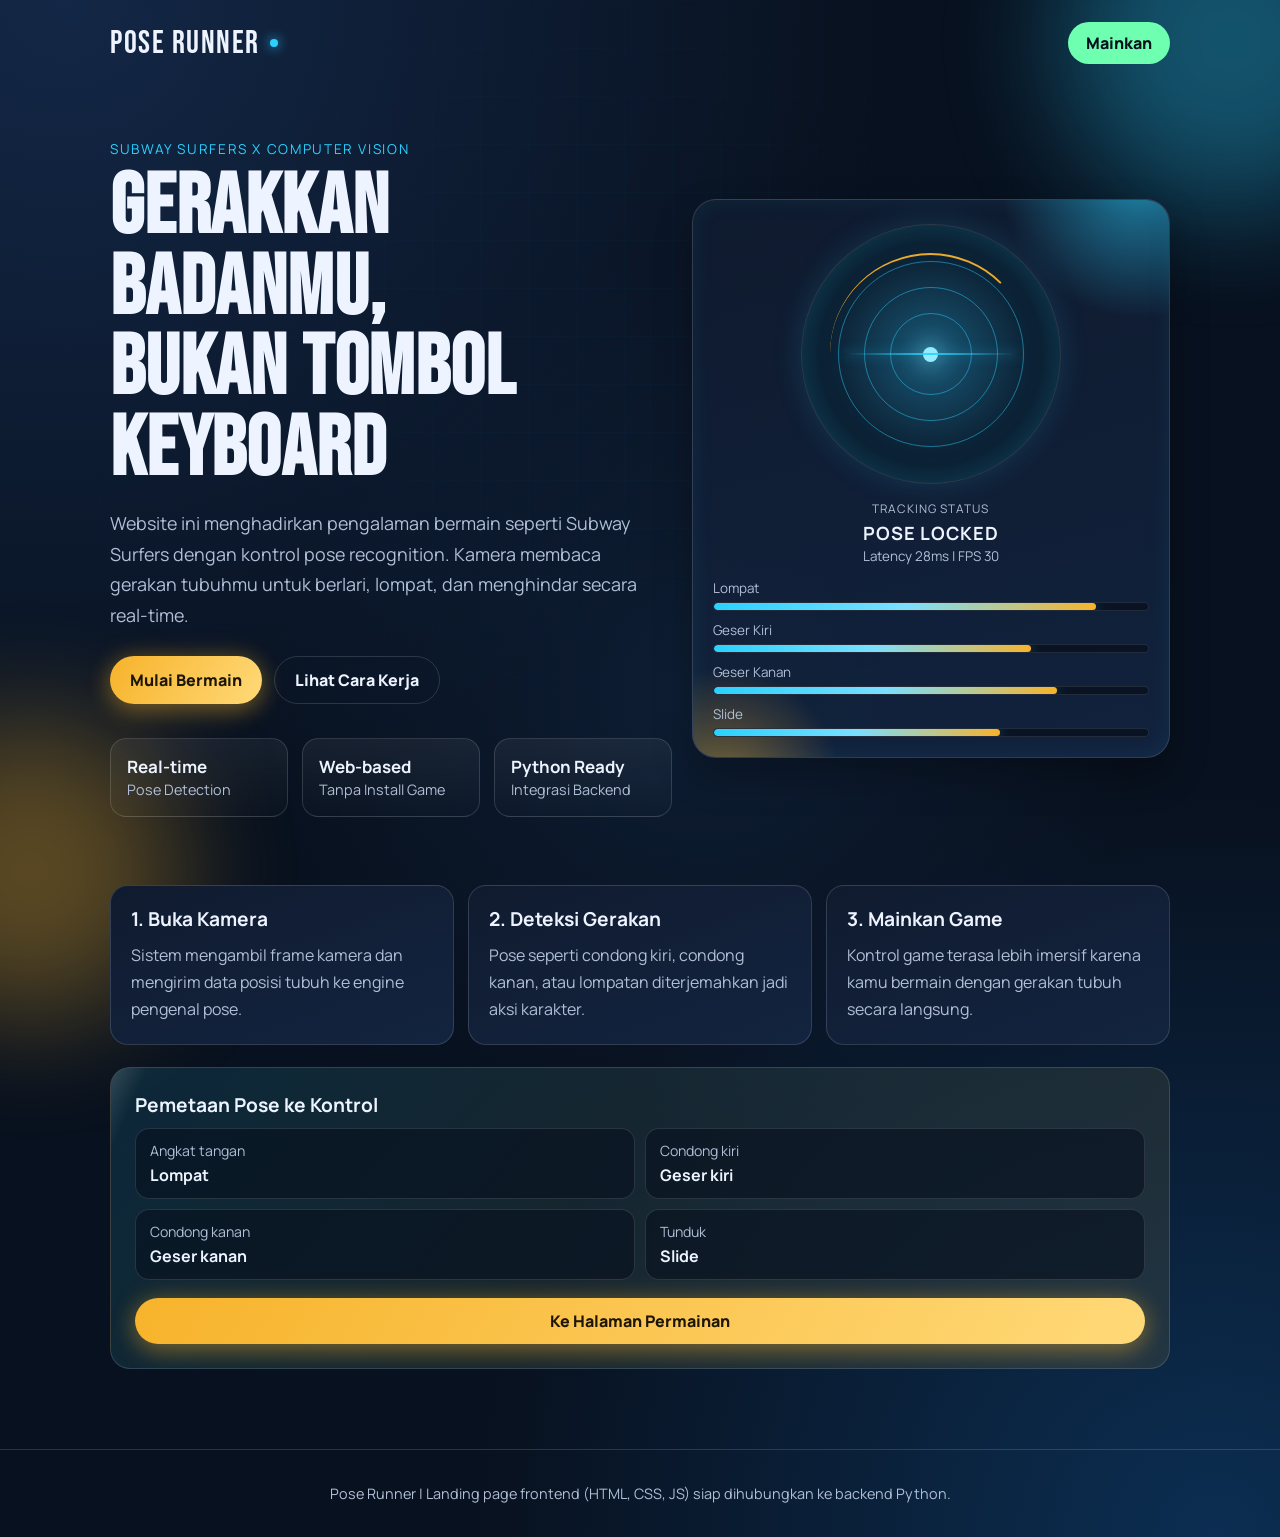
==== index.html @ c534e915 "Initial commit" ====
<!DOCTYPE html>
<html lang="id">
<head>
  <meta charset="UTF-8" />
  <meta name="viewport" content="width=device-width, initial-scale=1.0" />
  <title>Pose Runner - Subway Surfers dengan Pose Recognition</title>
  <meta name="description" content="Mainkan game gaya Subway Surfers langsung dari browser dengan kontrol pose recognition berbasis Python backend." />
  <link rel="preconnect" href="https://fonts.googleapis.com" />
  <link rel="preconnect" href="https://fonts.gstatic.com" crossorigin />
  <link href="https://fonts.googleapis.com/css2?family=Bebas+Neue&family=Manrope:wght@400;600;700;800&display=swap" rel="stylesheet" />
  <link rel="stylesheet" href="styles.css" />
</head>
<body>
  <div class="bg-grid"></div>
  <div class="bg-orb orb-a"></div>
  <div class="bg-orb orb-b"></div>
  <div class="cursor-glow" aria-hidden="true"></div>

  <header class="site-header">
    <a href="#" class="brand">POSE RUNNER</a>
    <a href="game.html" class="header-cta">Mainkan</a>
  </header>

  <main>
    <section class="hero">
      <div class="hero-grid">
        <div class="hero-copy reveal">
          <p class="eyebrow">Subway Surfers x Computer Vision</p>
          <h1>Gerakkan badanmu,<br />bukan tombol keyboard</h1>
          <p class="lead">
            Website ini menghadirkan pengalaman bermain seperti Subway Surfers dengan kontrol pose recognition.
            Kamera membaca gerakan tubuhmu untuk berlari, lompat, dan menghindar secara real-time.
          </p>
          <div class="hero-actions">
            <a href="game.html" class="btn btn-primary">Mulai Bermain</a>
            <a href="#cara-kerja" class="btn btn-outline">Lihat Cara Kerja</a>
          </div>
          <ul class="stats">
            <li><strong>Real-time</strong><span>Pose Detection</span></li>
            <li><strong>Web-based</strong><span>Tanpa Install Game</span></li>
            <li><strong>Python Ready</strong><span>Integrasi Backend</span></li>
          </ul>
        </div>

        <aside class="hero-visual reveal" aria-label="Visualisasi sistem pose recognition">
          <div class="scanner">
            <span class="scan-ring ring-a"></span>
            <span class="scan-ring ring-b"></span>
            <span class="scan-ring ring-c"></span>
            <span class="scan-dot"></span>
          </div>
          <div class="scan-status">
            <p>Tracking Status</p>
            <strong>POSE LOCKED</strong>
            <small>Latency 28ms | FPS 30</small>
          </div>
          <div class="meters">
            <div class="meter-row">
              <span>Lompat</span>
              <div class="meter-track"><b class="meter-fill" data-level="88"></b></div>
            </div>
            <div class="meter-row">
              <span>Geser Kiri</span>
              <div class="meter-track"><b class="meter-fill" data-level="73"></b></div>
            </div>
            <div class="meter-row">
              <span>Geser Kanan</span>
              <div class="meter-track"><b class="meter-fill" data-level="79"></b></div>
            </div>
            <div class="meter-row">
              <span>Slide</span>
              <div class="meter-track"><b class="meter-fill" data-level="66"></b></div>
            </div>
          </div>
        </aside>
      </div>
    </section>

    <section id="cara-kerja" class="features">
      <article class="card reveal">
        <h2>1. Buka Kamera</h2>
        <p>Sistem mengambil frame kamera dan mengirim data posisi tubuh ke engine pengenal pose.</p>
      </article>
      <article class="card reveal">
        <h2>2. Deteksi Gerakan</h2>
        <p>Pose seperti condong kiri, condong kanan, atau lompatan diterjemahkan jadi aksi karakter.</p>
      </article>
      <article class="card reveal">
        <h2>3. Mainkan Game</h2>
        <p>Kontrol game terasa lebih imersif karena kamu bermain dengan gerakan tubuh secara langsung.</p>
      </article>
    </section>

    <section class="pose-map reveal">
      <h2>Pemetaan Pose ke Kontrol</h2>
      <div class="pose-grid">
        <div class="pose-item"><span>Angkat tangan</span><b>Lompat</b></div>
        <div class="pose-item"><span>Condong kiri</span><b>Geser kiri</b></div>
        <div class="pose-item"><span>Condong kanan</span><b>Geser kanan</b></div>
        <div class="pose-item"><span>Tunduk</span><b>Slide</b></div>
      </div>
      <a href="game.html" class="btn btn-primary wide">Ke Halaman Permainan</a>
    </section>
  </main>

  <footer class="site-footer">
    <p>Pose Runner | Landing page frontend (HTML, CSS, JS) siap dihubungkan ke backend Python.</p>
  </footer>

  <script src="script.js"></script>
</body>
</html>
---- styles.css ----
:root {
  --bg: #08111f;
  --panel: #101b2f;
  --panel-2: #132440;
  --text: #eef4ff;
  --muted: #b0bfd6;
  --accent: #f7b32b;
  --accent-2: #2ad1ff;
  --ok: #6fffb0;
  --line: rgba(255, 255, 255, 0.14);
  --glow-cyan: rgba(42, 209, 255, 0.55);
  --glow-gold: rgba(247, 179, 43, 0.45);
}

* {
  box-sizing: border-box;
}

html,
body {
  margin: 0;
  padding: 0;
}

body {
  font-family: "Manrope", sans-serif;
  background:
    radial-gradient(circle at 5% 0%, #132746 0%, transparent 42%),
    radial-gradient(circle at 95% 100%, #0c2e52 0%, transparent 38%),
    radial-gradient(circle at 55% 45%, rgba(26, 56, 95, 0.32) 0%, transparent 40%),
    var(--bg);
  color: var(--text);
  min-height: 100vh;
  overflow-x: hidden;
  animation: bgShift 16s ease-in-out infinite alternate;
}

.bg-grid {
  position: fixed;
  inset: 0;
  pointer-events: none;
  z-index: 0;
  opacity: 0.25;
  background:
    linear-gradient(to right, rgba(42, 209, 255, 0.08) 1px, transparent 1px),
    linear-gradient(to bottom, rgba(42, 209, 255, 0.08) 1px, transparent 1px);
  background-size: 48px 48px;
  -webkit-mask-image: radial-gradient(circle at 50% 35%, #000 20%, transparent 78%);
  mask-image: radial-gradient(circle at 50% 35%, #000 20%, transparent 78%);
  animation: gridDrift 18s linear infinite;
}

.bg-orb {
  position: fixed;
  border-radius: 999px;
  filter: blur(60px);
  opacity: 0.34;
  pointer-events: none;
  z-index: 0;
  animation: orbFloat 10s ease-in-out infinite;
}

.orb-a {
  width: 340px;
  height: 340px;
  background: var(--accent-2);
  top: -130px;
  right: -120px;
  animation-delay: 0s;
}

.orb-b {
  width: 300px;
  height: 300px;
  background: var(--accent);
  bottom: -120px;
  left: -120px;
  animation-delay: -3s;
}

.cursor-glow {
  position: fixed;
  top: 0;
  left: 0;
  width: 220px;
  height: 220px;
  border-radius: 999px;
  pointer-events: none;
  z-index: 0;
  opacity: 0;
  transform: translate(-50%, -50%);
  background: radial-gradient(circle, rgba(42, 209, 255, 0.22) 0%, rgba(42, 209, 255, 0) 70%);
  filter: blur(12px);
  transition: opacity 0.25s ease;
}

.site-header,
main,
.site-footer {
  position: relative;
  z-index: 1;
}

.site-header {
  max-width: 1100px;
  margin: 0 auto;
  padding: 22px 20px;
  display: flex;
  align-items: center;
  justify-content: space-between;
  gap: 12px;
}

.brand {
  font-family: "Bebas Neue", sans-serif;
  letter-spacing: 1.5px;
  font-size: 2rem;
  text-decoration: none;
  color: var(--text);
  position: relative;
  display: inline-flex;
  align-items: center;
  gap: 10px;
}

.brand::after {
  content: "";
  width: 8px;
  height: 8px;
  border-radius: 50%;
  background: var(--accent-2);
  box-shadow: 0 0 12px var(--accent-2);
  animation: pulseDot 2.2s ease-in-out infinite;
}

.header-cta {
  text-decoration: none;
  color: var(--bg);
  background: var(--ok);
  font-weight: 800;
  padding: 10px 18px;
  border-radius: 999px;
  box-shadow: 0 0 0 rgba(111, 255, 176, 0.5);
  transition: transform 0.2s ease, box-shadow 0.2s ease;
}

.header-cta:hover {
  transform: translateY(-2px);
  box-shadow: 0 10px 22px rgba(111, 255, 176, 0.32);
}

main {
  max-width: 1100px;
  margin: 0 auto;
  padding: 10px 20px 80px;
}

.hero {
  padding: 44px 0 30px;
}

.hero-grid {
  display: grid;
  grid-template-columns: minmax(0, 1.08fr) minmax(280px, 0.92fr);
  gap: 20px;
  align-items: center;
}

.hero-copy {
  max-width: 760px;
}

.eyebrow {
  font-size: 0.85rem;
  text-transform: uppercase;
  letter-spacing: 0.12em;
  color: var(--accent-2);
  margin: 0 0 10px;
}

h1 {
  font-family: "Bebas Neue", sans-serif;
  font-size: clamp(2.4rem, 9vw, 5.3rem);
  line-height: 0.95;
  letter-spacing: 0.8px;
  margin: 0;
}

.lead {
  color: var(--muted);
  font-size: clamp(1rem, 2vw, 1.12rem);
  margin-top: 18px;
  line-height: 1.7;
}

.hero-actions {
  display: flex;
  gap: 12px;
  margin-top: 26px;
  flex-wrap: wrap;
}

.btn {
  text-decoration: none;
  display: inline-flex;
  align-items: center;
  justify-content: center;
  gap: 8px;
  font-weight: 800;
  border-radius: 999px;
  padding: 12px 20px;
  transition: transform 0.2s ease, box-shadow 0.2s ease;
  position: relative;
  isolation: isolate;
  overflow: hidden;
}

.btn:hover {
  transform: translateY(-2px);
}

.btn-primary {
  background: linear-gradient(120deg, var(--accent), #ffd978);
  color: #1d1605;
  box-shadow: 0 8px 24px rgba(247, 179, 43, 0.3), 0 0 26px rgba(247, 179, 43, 0.24);
}

.btn-primary::before {
  content: "";
  position: absolute;
  inset: 0;
  z-index: -1;
  background: linear-gradient(100deg, transparent 20%, rgba(255, 255, 255, 0.45) 50%, transparent 80%);
  transform: translateX(-120%);
}

.btn-primary:hover::before {
  animation: shine 0.85s ease;
}

.btn-outline {
  border: 1px solid var(--line);
  color: var(--text);
}

.stats {
  margin: 34px 0 0;
  padding: 0;
  list-style: none;
  display: grid;
  grid-template-columns: repeat(3, minmax(0, 1fr));
  gap: 14px;
}

.stats li {
  background: linear-gradient(180deg, rgba(255, 255, 255, 0.06), rgba(255, 255, 255, 0.01));
  border: 1px solid var(--line);
  border-radius: 16px;
  padding: 16px;
  transition: transform 0.25s ease, border-color 0.25s ease;
}

.stats li:hover {
  transform: translateY(-4px);
  border-color: rgba(42, 209, 255, 0.45);
}

.stats strong {
  display: block;
  font-size: 1.06rem;
}

.stats span {
  color: var(--muted);
  font-size: 0.9rem;
}

.hero-visual {
  position: relative;
  border-radius: 24px;
  border: 1px solid var(--line);
  background: linear-gradient(165deg, rgba(16, 27, 47, 0.93), rgba(19, 36, 64, 0.92));
  box-shadow:
    0 18px 38px rgba(0, 0, 0, 0.28),
    inset 0 0 22px rgba(42, 209, 255, 0.08);
  padding: 20px;
  overflow: hidden;
}

.hero-visual::before,
.hero-visual::after {
  content: "";
  position: absolute;
  border-radius: 50%;
  pointer-events: none;
}

.hero-visual::before {
  width: 280px;
  height: 280px;
  top: -160px;
  right: -110px;
  background: radial-gradient(circle, var(--glow-cyan), rgba(42, 209, 255, 0) 70%);
}

.hero-visual::after {
  width: 240px;
  height: 240px;
  bottom: -150px;
  left: -90px;
  background: radial-gradient(circle, var(--glow-gold), rgba(247, 179, 43, 0) 70%);
}

.scanner,
.scan-status,
.meters {
  position: relative;
  z-index: 1;
}

.scanner {
  width: min(260px, 84%);
  aspect-ratio: 1;
  margin: 4px auto 16px;
  border-radius: 50%;
  position: relative;
  display: grid;
  place-items: center;
  border: 1px solid rgba(255, 255, 255, 0.14);
  background: radial-gradient(circle at 50% 50%, rgba(42, 209, 255, 0.34), rgba(11, 28, 46, 0.95) 60%, rgba(8, 17, 31, 0.98));
  box-shadow:
    inset 0 0 36px rgba(42, 209, 255, 0.24),
    0 0 30px rgba(42, 209, 255, 0.15);
}

.scanner::before {
  content: "";
  position: absolute;
  inset: 11%;
  border-radius: 50%;
  border-top: 2px solid rgba(247, 179, 43, 0.95);
  border-right: 2px solid transparent;
  border-bottom: 2px solid transparent;
  animation: spin 4.2s linear infinite;
}

.scanner::after {
  content: "";
  position: absolute;
  left: 16%;
  right: 16%;
  height: 2px;
  border-radius: 999px;
  background: linear-gradient(90deg, rgba(42, 209, 255, 0), rgba(42, 209, 255, 0.9), rgba(42, 209, 255, 0));
  box-shadow: 0 0 12px rgba(42, 209, 255, 0.5);
  animation: sweep 2.8s ease-in-out infinite;
}

.scan-ring {
  position: absolute;
  border-radius: 50%;
  border: 1px solid rgba(42, 209, 255, 0.48);
  animation: pulseRing 3s ease-out infinite;
}

.ring-a {
  inset: 14%;
}

.ring-b {
  inset: 24%;
  animation-delay: 0.55s;
}

.ring-c {
  inset: 34%;
  animation-delay: 1.1s;
}

.scan-dot {
  width: 15px;
  height: 15px;
  border-radius: 50%;
  background: #9cefff;
  box-shadow: 0 0 24px rgba(156, 239, 255, 0.95);
  animation: pulseDot 1.6s ease-in-out infinite;
}

.scan-status {
  text-align: center;
  margin-bottom: 14px;
}

.scan-status p {
  margin: 0;
  color: var(--muted);
  text-transform: uppercase;
  letter-spacing: 0.09em;
  font-size: 0.74rem;
}

.scan-status strong {
  display: block;
  margin-top: 4px;
  font-size: 1.14rem;
  letter-spacing: 0.05em;
}

.scan-status small {
  display: block;
  margin-top: 2px;
  color: var(--muted);
  font-size: 0.84rem;
}

.meters {
  display: grid;
  gap: 10px;
}

.meter-row span {
  display: block;
  font-size: 0.84rem;
  color: var(--muted);
  margin-bottom: 5px;
}

.meter-track {
  height: 9px;
  border-radius: 999px;
  background: rgba(8, 17, 31, 0.8);
  border: 1px solid rgba(255, 255, 255, 0.1);
  overflow: hidden;
}

.meter-fill {
  display: block;
  width: 0;
  height: 100%;
  border-radius: inherit;
  background: linear-gradient(90deg, #2ad1ff, #7adfff, #f7b32b);
  box-shadow: 0 0 14px rgba(42, 209, 255, 0.42);
  transition: width 900ms cubic-bezier(0.16, 0.88, 0.33, 1);
}

.features {
  margin-top: 38px;
  display: grid;
  grid-template-columns: repeat(3, minmax(0, 1fr));
  gap: 14px;
}

.card {
  background: linear-gradient(160deg, var(--panel), var(--panel-2));
  border-radius: 18px;
  border: 1px solid var(--line);
  padding: 20px;
  transition: transform 0.25s ease, box-shadow 0.25s ease, border-color 0.25s ease;
}

.card:hover {
  transform: translateY(-6px);
  border-color: rgba(42, 209, 255, 0.44);
  box-shadow: 0 14px 34px rgba(42, 209, 255, 0.16);
}

.card h2,
.pose-map h2 {
  margin-top: 0;
  margin-bottom: 10px;
  font-size: 1.2rem;
}

.card p {
  margin: 0;
  line-height: 1.7;
  color: var(--muted);
}

.pose-map {
  margin-top: 22px;
  position: relative;
  overflow: hidden;
  background: linear-gradient(130deg, rgba(42, 209, 255, 0.12), rgba(247, 179, 43, 0.1));
  border: 1px solid var(--line);
  border-radius: 20px;
  padding: 24px;
}

.pose-map::before {
  content: "";
  position: absolute;
  top: 0;
  bottom: 0;
  width: 120px;
  left: -150px;
  background: linear-gradient(90deg, transparent, rgba(255, 255, 255, 0.24), transparent);
  transform: skewX(-24deg);
  animation: passLight 6s linear infinite;
}

.pose-grid {
  display: grid;
  grid-template-columns: repeat(2, minmax(0, 1fr));
  gap: 10px;
  margin-bottom: 18px;
}

.pose-item {
  background: rgba(8, 17, 31, 0.65);
  border: 1px solid rgba(255, 255, 255, 0.12);
  border-radius: 14px;
  padding: 12px 14px;
  transition: transform 0.25s ease, border-color 0.25s ease, box-shadow 0.25s ease;
}

.pose-item:hover {
  transform: translateY(-3px);
  border-color: rgba(247, 179, 43, 0.48);
  box-shadow: 0 10px 22px rgba(247, 179, 43, 0.16);
}

.pose-item span {
  display: block;
  color: var(--muted);
  font-size: 0.88rem;
  margin-bottom: 4px;
}

.pose-item b {
  color: var(--text);
}

.wide {
  width: 100%;
}

.site-footer {
  border-top: 1px solid var(--line);
  color: var(--muted);
  text-align: center;
  padding: 20px;
  font-size: 0.9rem;
}

.reveal {
  opacity: 0;
  transform: translateY(18px);
  transition: opacity 0.6s ease, transform 0.6s ease;
  transition-delay: var(--reveal-delay, 0ms);
}

.reveal.show {
  opacity: 1;
  transform: translateY(0);
}

@media (max-width: 900px) {
  .hero-grid {
    grid-template-columns: 1fr;
  }

  .hero-visual {
    max-width: 560px;
  }

  .features {
    grid-template-columns: 1fr;
  }

  .stats {
    grid-template-columns: repeat(2, minmax(0, 1fr));
  }
}

@media (max-width: 640px) {
  .site-header {
    padding-top: 18px;
    padding-bottom: 16px;
  }

  .header-cta {
    font-size: 0.88rem;
    padding: 9px 14px;
  }

  .hero {
    padding-top: 30px;
  }

  .hero-visual {
    padding: 16px;
  }

  .stats {
    grid-template-columns: 1fr;
  }

  .pose-grid {
    grid-template-columns: 1fr;
  }
}

@media (prefers-reduced-motion: reduce) {
  *,
  *::before,
  *::after {
    animation-duration: 0.01ms !important;
    animation-iteration-count: 1 !important;
    transition-duration: 0.01ms !important;
    scroll-behavior: auto !important;
  }

  .cursor-glow {
    display: none;
  }
}

@keyframes gridDrift {
  from {
    transform: translateY(0);
  }

  to {
    transform: translateY(48px);
  }
}

@keyframes orbFloat {
  0%,
  100% {
    transform: translate3d(0, 0, 0);
  }

  50% {
    transform: translate3d(0, 20px, 0);
  }
}

@keyframes bgShift {
  0% {
    background-position: 0 0, 100% 100%, 50% 50%, 0 0;
  }

  100% {
    background-position: 10% -4%, 90% 108%, 56% 42%, 0 0;
  }
}

@keyframes spin {
  to {
    transform: rotate(360deg);
  }
}

@keyframes sweep {
  0%,
  100% {
    top: 17%;
    opacity: 0.65;
  }

  50% {
    top: 83%;
    opacity: 1;
  }
}

@keyframes pulseRing {
  0% {
    opacity: 0.92;
    transform: scale(0.98);
  }

  70% {
    opacity: 0.15;
    transform: scale(1.08);
  }

  100% {
    opacity: 0;
    transform: scale(1.12);
  }
}

@keyframes pulseDot {
  0%,
  100% {
    transform: scale(1);
  }

  50% {
    transform: scale(1.22);
  }
}

@keyframes shine {
  to {
    transform: translateX(120%);
  }
}

@keyframes passLight {
  to {
    left: 130%;
  }
}
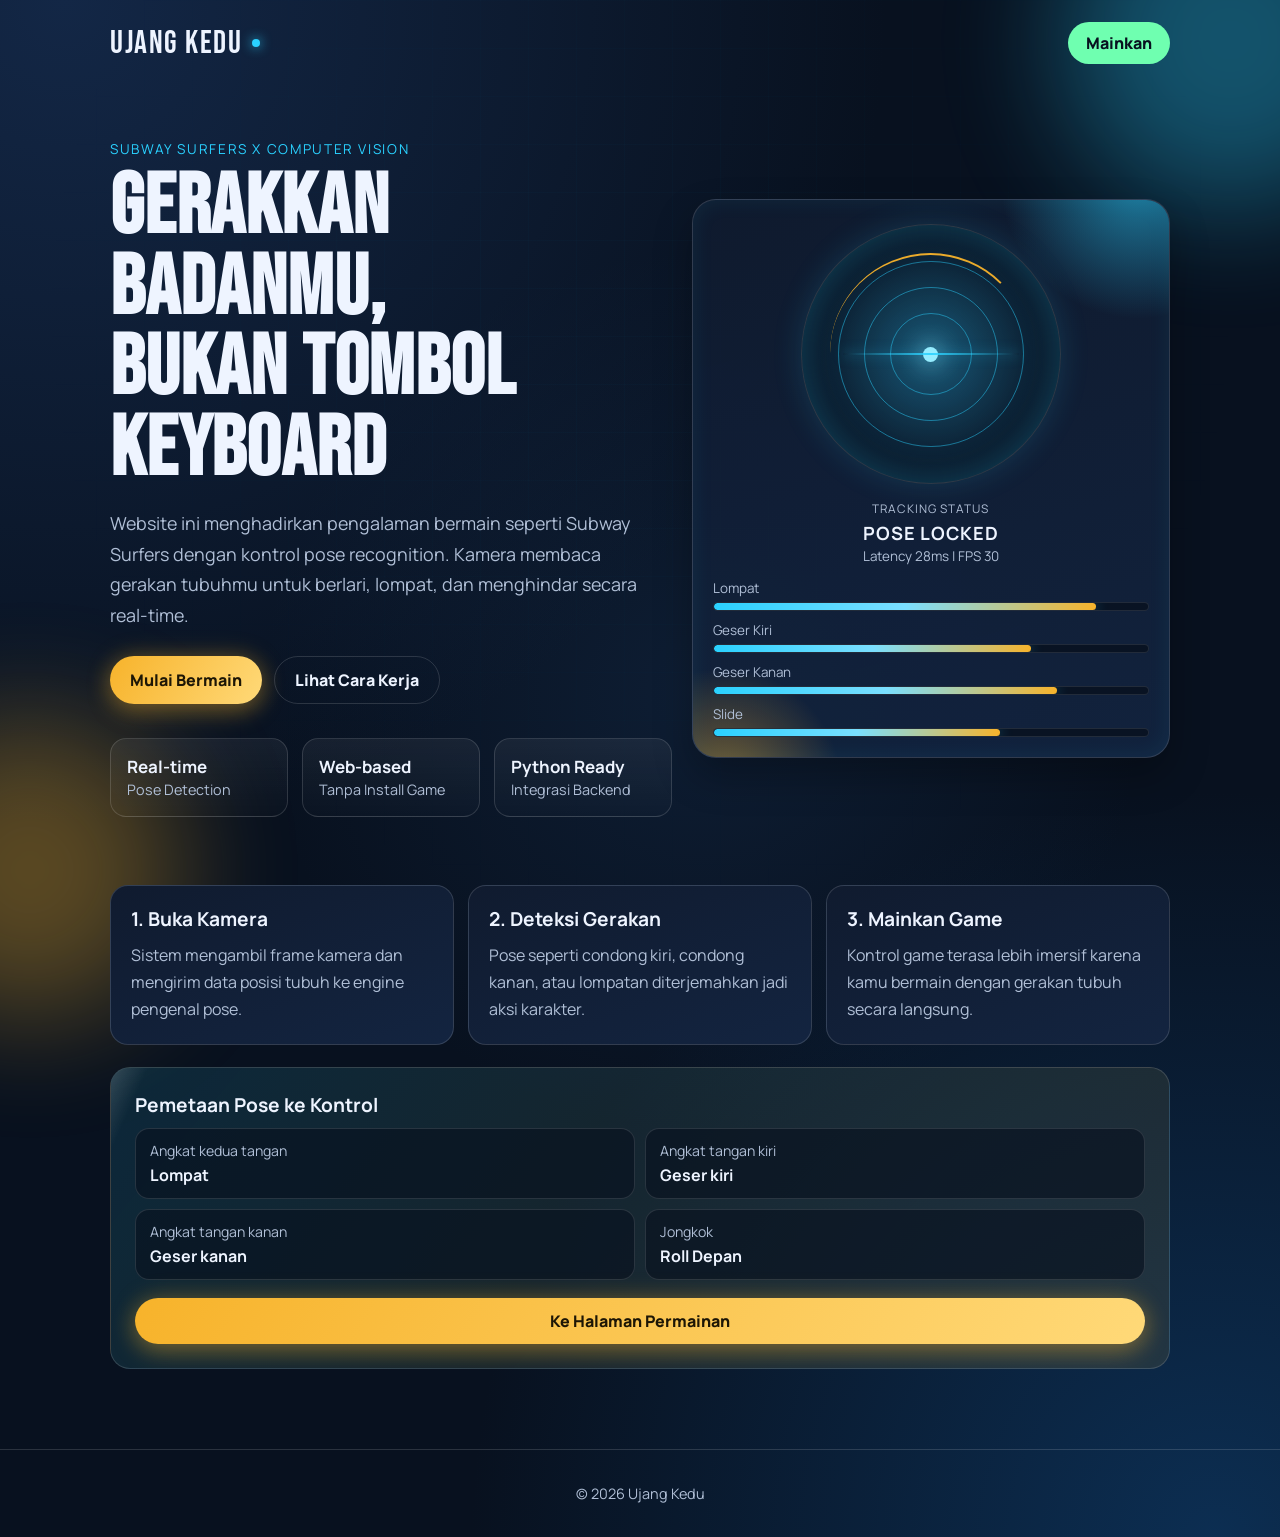
==== commit 55a22f09: "perubahan" ====
--- a/index.html
+++ b/index.html
@@ -17,7 +17,7 @@
   <div class="cursor-glow" aria-hidden="true"></div>
 
   <header class="site-header">
-    <a href="#" class="brand">POSE RUNNER</a>
+    <a href="#" class="brand">Ujang Kedu</a>
     <a href="game.html" class="header-cta">Mainkan</a>
   </header>
 
@@ -94,17 +94,17 @@
     <section class="pose-map reveal">
       <h2>Pemetaan Pose ke Kontrol</h2>
       <div class="pose-grid">
-        <div class="pose-item"><span>Angkat tangan</span><b>Lompat</b></div>
-        <div class="pose-item"><span>Condong kiri</span><b>Geser kiri</b></div>
-        <div class="pose-item"><span>Condong kanan</span><b>Geser kanan</b></div>
-        <div class="pose-item"><span>Tunduk</span><b>Slide</b></div>
+        <div class="pose-item"><span>Angkat kedua tangan</span><b>Lompat</b></div>
+        <div class="pose-item"><span>Angkat tangan kiri</span><b>Geser kiri</b></div>
+        <div class="pose-item"><span>Angkat tangan kanan</span><b>Geser kanan</b></div>
+        <div class="pose-item"><span>Jongkok</span><b>Roll Depan</b></div>
       </div>
       <a href="game.html" class="btn btn-primary wide">Ke Halaman Permainan</a>
     </section>
   </main>
 
   <footer class="site-footer">
-    <p>Pose Runner | Landing page frontend (HTML, CSS, JS) siap dihubungkan ke backend Python.</p>
+    <p>© 2026 Ujang Kedu</p>
   </footer>
 
   <script src="script.js"></script>
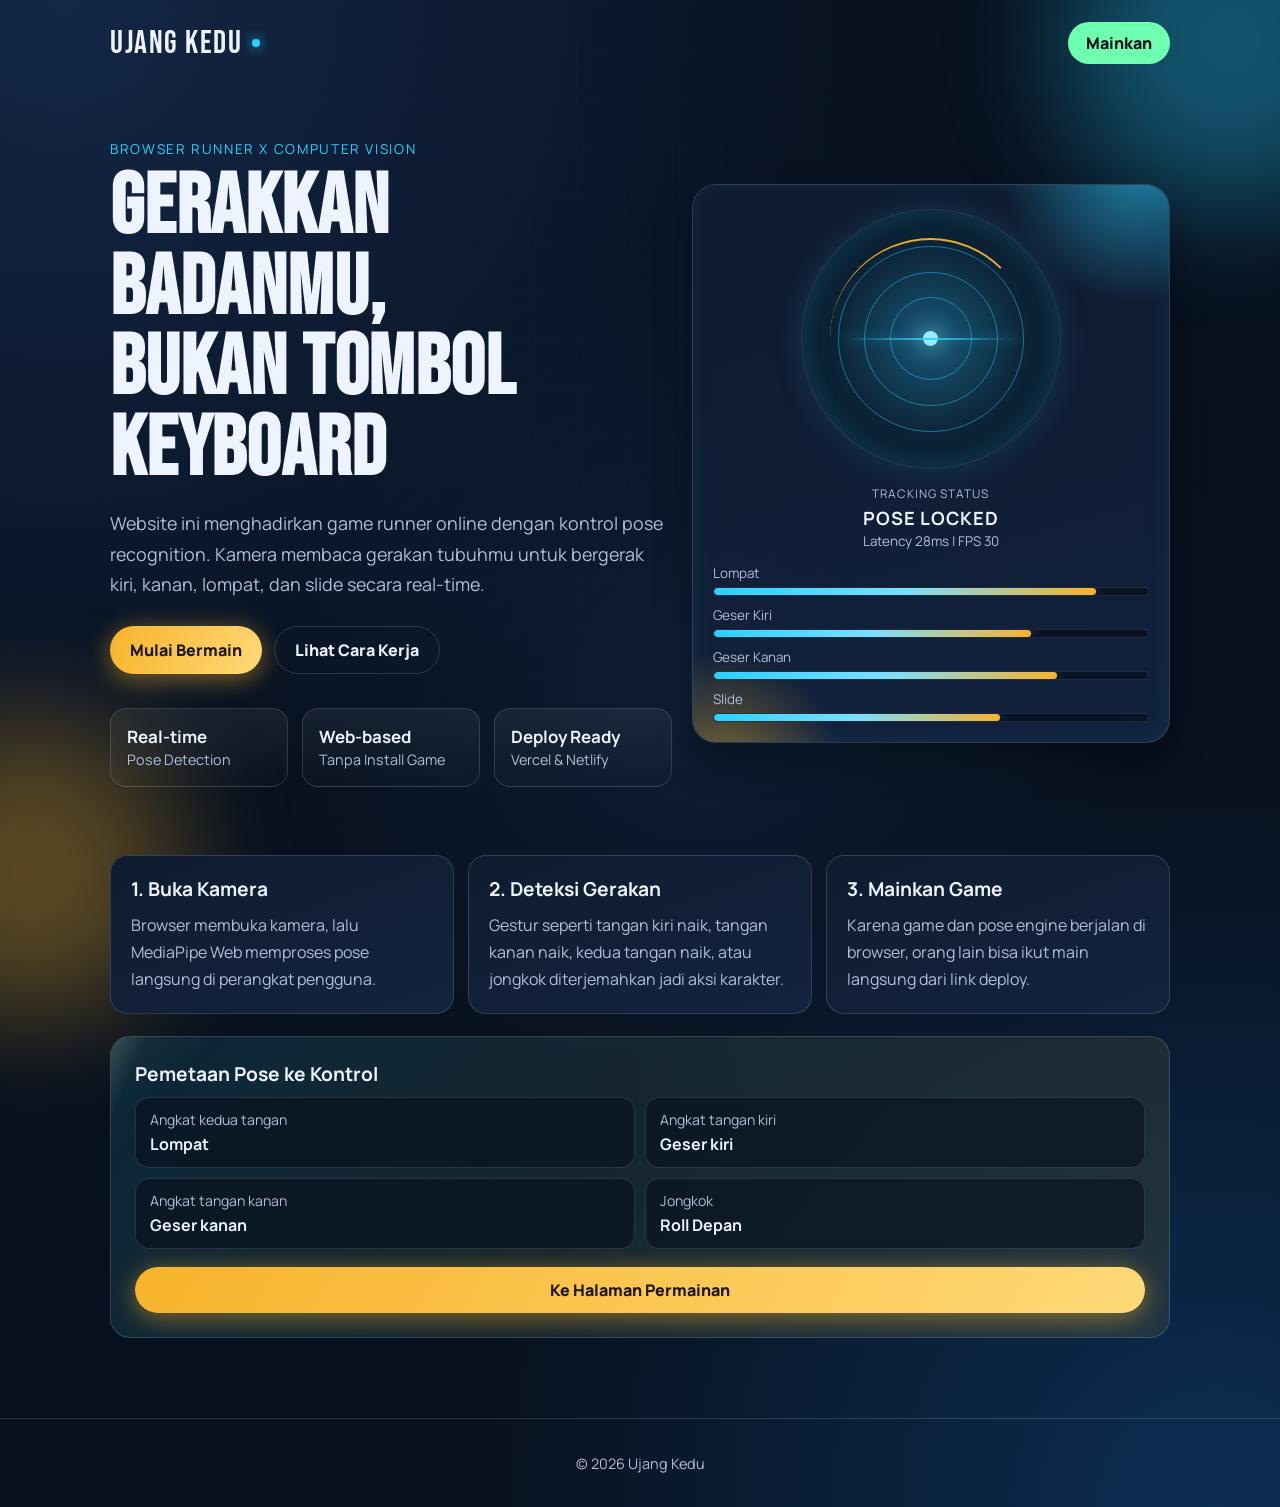
==== commit fc3c0fc6: "Prepare deployable browser-based pose runner" ====
--- a/index.html
+++ b/index.html
@@ -3,11 +3,17 @@
 <head>
   <meta charset="UTF-8" />
   <meta name="viewport" content="width=device-width, initial-scale=1.0" />
-  <title>Pose Runner - Subway Surfers dengan Pose Recognition</title>
-  <meta name="description" content="Mainkan game gaya Subway Surfers langsung dari browser dengan kontrol pose recognition berbasis Python backend." />
+  <title>Pose Runner - Runner Online dengan Pose Recognition</title>
+  <meta
+    name="description"
+    content="Mainkan runner berbasis pose recognition langsung dari browser. Siap di-deploy ke Vercel atau Netlify tanpa backend lokal."
+  />
   <link rel="preconnect" href="https://fonts.googleapis.com" />
   <link rel="preconnect" href="https://fonts.gstatic.com" crossorigin />
-  <link href="https://fonts.googleapis.com/css2?family=Bebas+Neue&family=Manrope:wght@400;600;700;800&display=swap" rel="stylesheet" />
+  <link
+    href="https://fonts.googleapis.com/css2?family=Bebas+Neue&family=Manrope:wght@400;600;700;800&display=swap"
+    rel="stylesheet"
+  />
   <link rel="stylesheet" href="styles.css" />
 </head>
 <body>
@@ -25,11 +31,12 @@
     <section class="hero">
       <div class="hero-grid">
         <div class="hero-copy reveal">
-          <p class="eyebrow">Subway Surfers x Computer Vision</p>
+          <p class="eyebrow">Browser Runner x Computer Vision</p>
           <h1>Gerakkan badanmu,<br />bukan tombol keyboard</h1>
           <p class="lead">
-            Website ini menghadirkan pengalaman bermain seperti Subway Surfers dengan kontrol pose recognition.
-            Kamera membaca gerakan tubuhmu untuk berlari, lompat, dan menghindar secara real-time.
+            Website ini menghadirkan game runner online dengan kontrol pose recognition.
+            Kamera membaca gerakan tubuhmu untuk bergerak kiri, kanan, lompat, dan slide secara
+            real-time.
           </p>
           <div class="hero-actions">
             <a href="game.html" class="btn btn-primary">Mulai Bermain</a>
@@ -38,7 +45,7 @@
           <ul class="stats">
             <li><strong>Real-time</strong><span>Pose Detection</span></li>
             <li><strong>Web-based</strong><span>Tanpa Install Game</span></li>
-            <li><strong>Python Ready</strong><span>Integrasi Backend</span></li>
+            <li><strong>Deploy Ready</strong><span>Vercel & Netlify</span></li>
           </ul>
         </div>
 
@@ -79,15 +86,15 @@
     <section id="cara-kerja" class="features">
       <article class="card reveal">
         <h2>1. Buka Kamera</h2>
-        <p>Sistem mengambil frame kamera dan mengirim data posisi tubuh ke engine pengenal pose.</p>
+        <p>Browser membuka kamera, lalu MediaPipe Web memproses pose langsung di perangkat pengguna.</p>
       </article>
       <article class="card reveal">
         <h2>2. Deteksi Gerakan</h2>
-        <p>Pose seperti condong kiri, condong kanan, atau lompatan diterjemahkan jadi aksi karakter.</p>
+        <p>Gestur seperti tangan kiri naik, tangan kanan naik, kedua tangan naik, atau jongkok diterjemahkan jadi aksi karakter.</p>
       </article>
       <article class="card reveal">
         <h2>3. Mainkan Game</h2>
-        <p>Kontrol game terasa lebih imersif karena kamu bermain dengan gerakan tubuh secara langsung.</p>
+        <p>Karena game dan pose engine berjalan di browser, orang lain bisa ikut main langsung dari link deploy.</p>
       </article>
     </section>
 
@@ -104,7 +111,7 @@
   </main>
 
   <footer class="site-footer">
-    <p>© 2026 Ujang Kedu</p>
+    <p>&copy; 2026 Ujang Kedu</p>
   </footer>
 
   <script src="script.js"></script>
